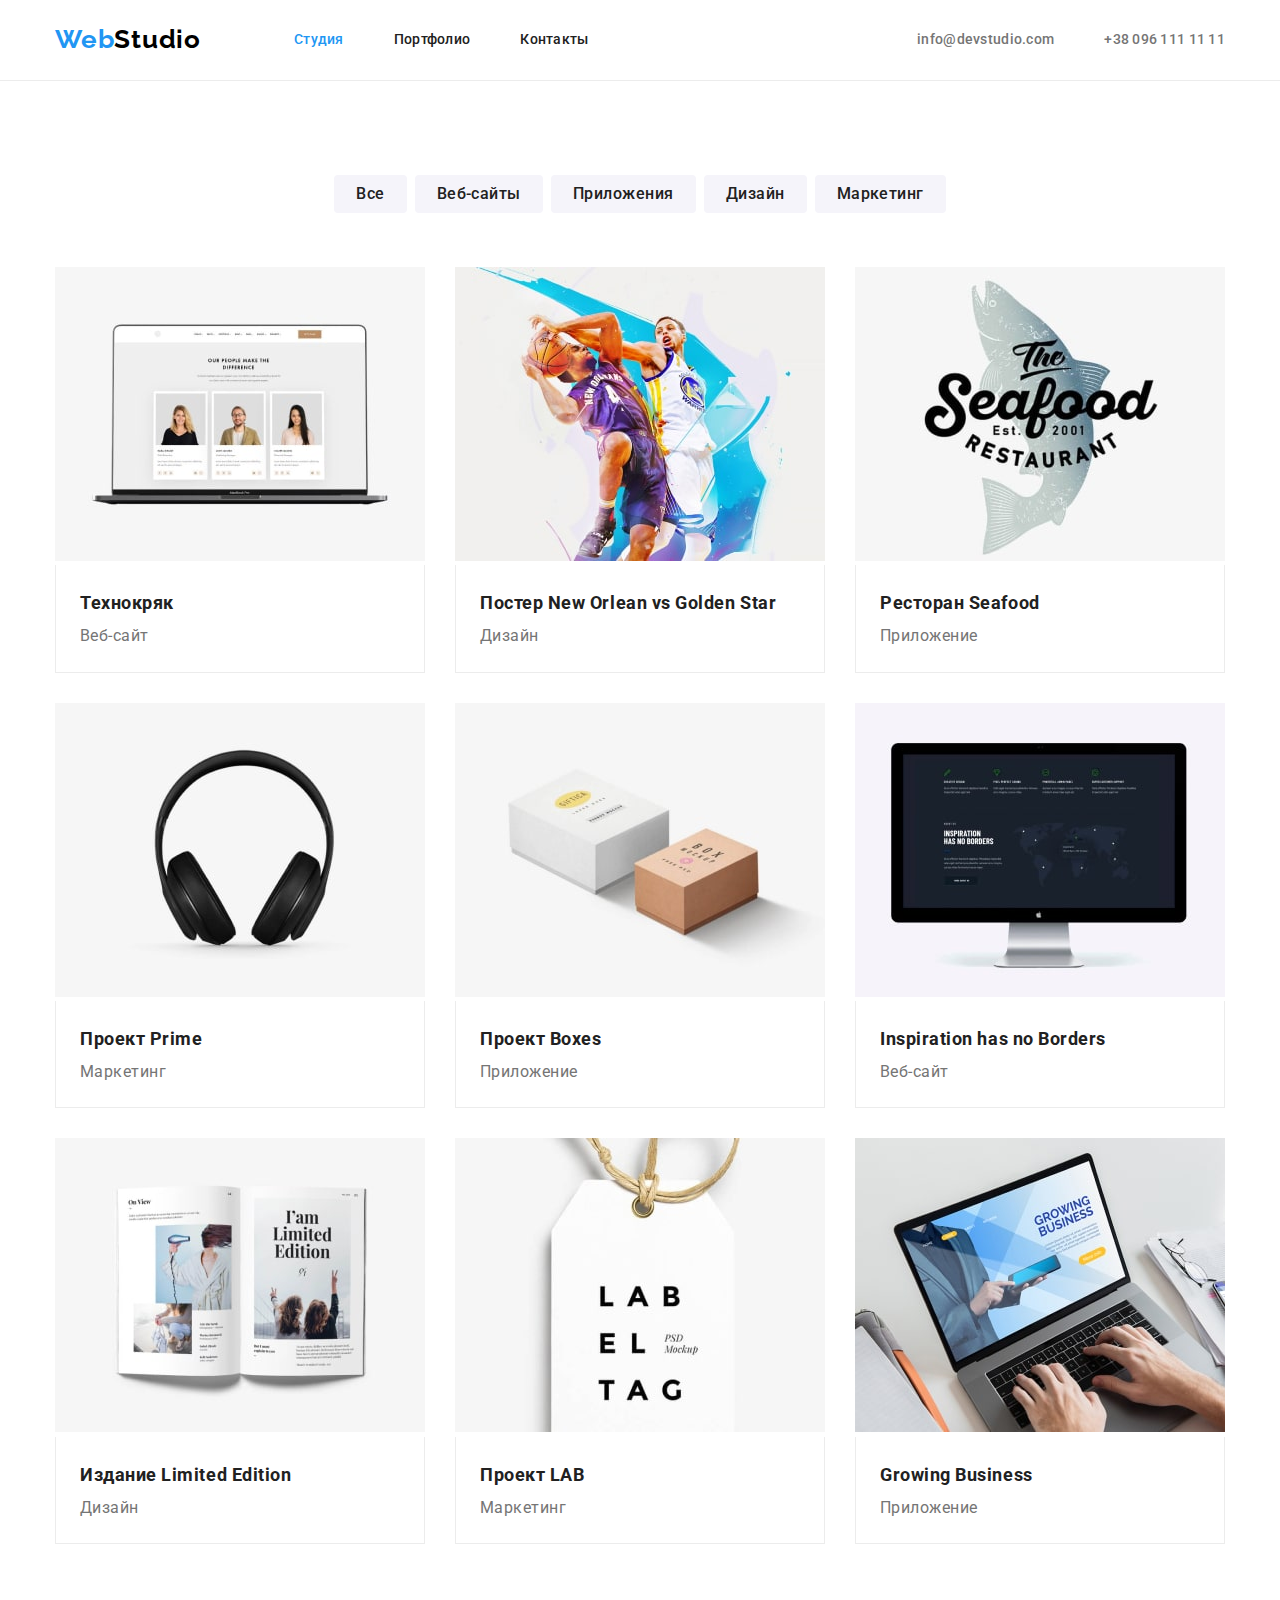
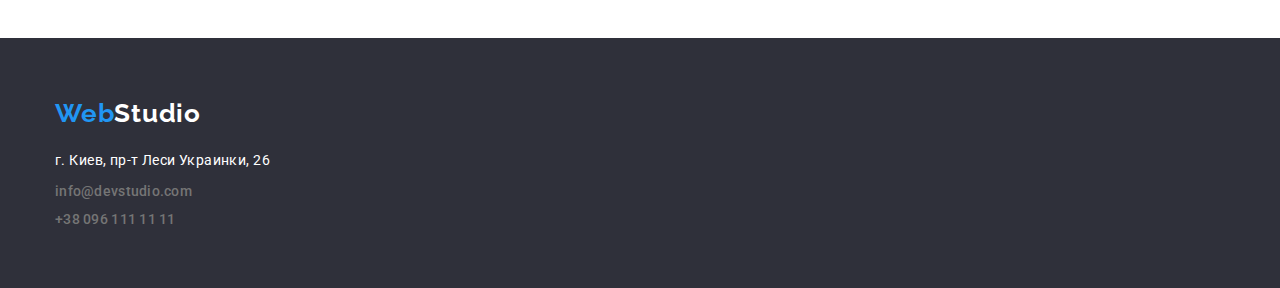
==== portfolio.html @ afcfbf88 "Initial commit" ====
<!DOCTYPE html>
<html lang="ru">
  <head>
    <meta charset="UTF-8" />
    <meta http-equiv="X-UA-Compatible" content="IE=edge" />
    <meta name="viewport" content="width=device-width, initial-scale=1.0" />
    <title>Портфолио</title>
    <link rel="preconnect" href="https://fonts.googleapis.com" />
    <link rel="preconnect" href="https://fonts.gstatic.com" crossorigin />
    <link
      href="https://fonts.googleapis.com/css2?family=Raleway:wght@700&family=Roboto:wght@400;500;700;900&display=swap"
      rel="stylesheet"
    />
    <link
      rel="stylesheet"
      href="https://cdnjs.cloudflare.com/ajax/libs/modern-normalize/1.1.0/modern-normalize.min.css"
    />
    <link rel="stylesheet" href="./scc/style.css" />
  </head>
  <body>
    <!-- Секция Header -->
    <header class="page-header">
      <div class="container header">
        
        <a class="logo-header" href="./index.html">
          <span style="color: #2196f3">Web</span
          ><span style="color: #000000">Studio</span></a
        >
        <nav>
          <ul class="nav">
            <li class="item-header">
              <a class="link main" href="./index.html">Студия</a>
            </li>
            <li class="item-header">
              <a class="link" href="./portfolio.html">Портфолио</a>
            </li>
            <li class="item-header"><a class="link" href="">Контакты</a></li>
          </ul>
          </nav>

          <ul class="contacts">
            <li>
              <a class="contacts-link-header" href="mailto:info@devstudio.com"
                >info@devstudio.com</a
              >
            </li>
            <li>
              <a class="contacts-link-header" href="tel:+380961111111"
                >+38 096 111 11 11</a
              >
            </li>
          </ul>
        </nav>
      </div>
    </header>
     <div class="footer-line"></div>
    <!-- Основная секция портфолио с работами -->
    <main class="main-container">
      <section class="portfolio-section">
        <div class="container">
        <h1 class="visually-hidden">Все работы</h1>
        <ul class="list-button">
          <li class="button-list-li">
            <button class="btn-menu" type="button">Все</button>
          </li>
          <li class="button-list-li">
            <button class="btn-menu" type="button">Веб-сайты</button>
          </li>
          <li class="button-list-li">
            <button class="btn-menu" type="button">Приложения</button>
          </li>
          <li class="button-list-li">
            <button class="btn-menu" type="button">Дизайн</button>
          </li>
          <li class="button-list-li">
            <button class="btn-menu" type="button">Маркетинг</button>
          </li>
        </ul>
        <ul class="proj-list">
          <li class="proj-item">
            <a href="">
             
                <img
                  src="./images/technokryak-min.jpg"
                  alt="Технокряк"
                  width="370"
                  height="294"
                />
                <div class="summ-descrip">
                <h3 class="proj-title">Технокряк</h3>
                <p class="proj-descrip">Веб-сайт</p>
              </div>
            </a>
          </li>
          <li class="proj-item">
           <a href="">
             
                <img
                  src="./images/poster-min.jpg"
                  alt="Постер New Orlean vs Golden Star"
                  width="370"
                  height="294"
                />
                <div class="summ-descrip">
                <h3 class="proj-title">Постер New Orlean vs Golden Star</h3>
                <p class="proj-descrip">Дизайн</p>
              
              </div>
            </a>
          </li>
          <li class="proj-item">
            <a href="">
              
                <img
                  src="./images/restaurantseafood-min.jpg"
                  alt="Ресторан Seafood"
                  width="370"
                  height="294"
                />
                <div class="summ-descrip">
                <h3 class="proj-title">Ресторан Seafood</h3>
                <p class="proj-descrip">Приложение</p>
              
              </div>
            </a>
          </li>
          <li class="proj-item">
           <a href="">
              
                <img
                  src="./images/projectprime-min.jpg"
                  alt="Проект Prime"
                  width="370"
                  height="294"
                />
                <div class="summ-descrip">
                <h3 class="proj-title">Проект Prime</h3>
                <p class="proj-descrip">Маркетинг</p>
              
              </div>
           </a>
          </li>
          <li class="proj-item">
            <a href="">
              
                <img
                  src="./images/projectboxes-min.jpg"
                  alt="Проект Boxes"
                  width="370"
                  height="294"
                />
                <div class="summ-descrip">
                <h3 class="proj-title">Проект Boxes</h3>
                <p class="proj-descrip">Приложение</p>
            
              </div>
            </a>
          </li>
          <li class="proj-item">
            <a href="">
              
                <img
                  src="./images/inspirationproject-min.jpg"
                  alt="Inspiration has no Borders"
                  width="370"
                  height="294"
                />
                <div class="summ-descrip">
                <h3 class="proj-title">Inspiration has no Borders</h3>
                <p class="proj-descrip">Веб-сайт</p>
              
              </div>
           </a>
          </li>
          <li class="proj-item">
            <a href="">
              
                <img
                  src="./images/limitededition-min.jpg"
                  alt="Издание Limited Edition"
                  width="370"
                  height="294"
                />
                <div class="summ-descrip">
                <h3 class="proj-title">Издание Limited Edition</h3>
                <p class="proj-descrip">Дизайн</p>
              
              </div>
            </a>  
          </li>
          <li class="proj-item">
           <a href="">
              
                <img
                  src="./images/projectlab-min.jpg"
                  alt="Проект LAB"
                  width="370"
                  height="294"
                />
                <div class="summ-descrip">
                <h3 class="proj-title">Проект LAB</h3>
                <p class="proj-descrip">Маркетинг</p>
            
              </div>
            </a>
          </li>
          <li class="proj-item">
            <a href="">
              
                <img
                  src="./images/crowingbusiness-min.jpg"
                  alt="Growing Business"
                  width="370"
                  height="294"
                />
                <div class="summ-descrip">
                <h3 class="proj-title">Growing Business</h3>
                <p class="proj-descrip">Приложение</p>
              
              </div>
            </a>  
          </li>
        </ul>
        </div>
      </section>
    </main>
    <!-- Секция footer -->
    <footer class="footer">
      <div class="container">
        <a class="logo-footer" href=""
          ><span style="color: #2196f3">Web</span
          ><span style="color: #ffffff">Studio</span></a
        >
        <address class="footer-address">
          <p class="address">г. Киев, пр-т Леси Украинки, 26</p>
          <ul class="footer-contacts">
            <li class="footer-links">
              <a class="contacts-link-footer" href="mailto:info@devstudio.com"
                >info@devstudio.com</a
              >
            </li>
            <li class="footer-links">
              <a class="contacts-link-footer" href="tel:+380961111111"
                >+38 096 111 11 11</a
              >
            </li>
          </ul>
        </address>
      </div>
    </footer>
  </body>
</html>
---- scc/style.css ----
/* Стили для файла index.html */
/* 
#757575 - цвет основного текста
#212121 - вторичный цвет текста
#FFFFFF - белый
#2196F3 - цвет акцент
#188CE8 - button hover (hero section)
#F5F4FA - background color
 */

:root {
  --primary-text-color: #757575;
  --tittle-text-color: #212121;
  --accent-color: #2196f3;
  --button-change-color: #188ce8;
  --white-color: #ffffff;
}

body {
  font-family: "Roboto", sans-serif;
  color: var(--primary-text-color);
}
ul {
  list-style: none;
  padding: 0;
  margin: 0;
}

a {
  text-decoration: none;
}

.container {
  width: 1200px;
  margin-left: auto;
  margin-right: auto;
  padding-left: 15px;
  padding-right: 15px;
}

/* Секция Header */

.container.header {
  align-items: center;
  display: flex;
  margin-bottom: 0;
  margin-top: 0;
}

.logo-header {
  padding-top: 24px;
  padding-bottom: 25px;

  font-family: Raleway;
  font-style: normal;
  font-size: 26px;
  font-weight: 700;
  line-height: 1.2;
  letter-spacing: 0.03em;
}
.container .logo-header {
  margin-right: 93px;
}
.nav {
  display: flex;
  margin: 0;
  padding-left: 0;
  padding-right: 0;
}

.nav .item-header {
  margin-right: 50px;
}
.nav .item-header:last-child {
  margin-right: 0;
}

.page-header .contacts {
  margin-left: auto;
}
.nav .link {
  display: block;
  padding-top: 32px;
  padding-bottom: 32px;
  font-size: 14px;
  font-weight: 500;
  line-height: 1.14;
  letter-spacing: 0.02em;
  color: var(--tittle-text-color);
}

.nav .link:hover,
.nav .link:focus {
  color: var(--accent-color);
}
.nav .link.main {
  font-size: 14px;
  font-weight: 500;
  line-height: 1.14;
  letter-spacing: 0.02em;
  color: var(--accent-color);
}

.contacts {
  display: flex;
  margin: 0;
  padding-left: 0;
}
.contacts li:not(:last-child) {
  margin-right: 50px;
}
.contacts-link-header {
  padding-top: 32px;
  padding-bottom: 32px;
  display: flex;

  font-size: 14px;
  font-weight: 500;
  line-height: 1.14;
  letter-spacing: 0.02em;
  color: var(--primary-text-color);
}
.contacts-link:hover,
.contacts-link:focus {
  color: var(--accent-color);
}
.main-nav {
  display: flex;
}

/* Секция Главная страница */
.hero {
  text-align: center;
  padding-bottom: 200px;
  padding-top: 200px;
  background-color: #2f303a;
}
.hero-title {
  margin-left: auto;
  margin-right: auto;
  margin-top: 0;
  margin-bottom: 0;
  margin-bottom: 30px;

  font-size: 44px;
  font-weight: 900;
  line-height: 1.4;
  letter-spacing: 0.06em;
  text-align: center;
  text-transform: uppercase;
  background-color: #2f303a;
  color: var(--white-color);
}
.hero .button {
  min-width: 200px;
}

.button {
  box-shadow: 0px 4px 4px rgba(0, 0, 0, 0.15);
  border-radius: 4px;
  padding: 10px 32px 10px 32px;

  font-family: inherit;
  align-items: center;
  text-align: center;
  font-size: 16px;
  font-weight: 700;
  line-height: 1.9;
  letter-spacing: 0.06em;
  background-color: var(--accent-color);
  color: var(--white-color);
}
.button:hover,
.button:focus {
  color: var(--white-color);
  background-color: var(--button-change-color);
}

/* Секция Преимущества  */
.visually-hidden {
  position: fixed;
  transform: scale(0);
}
.no-title {
  padding-top: 94px;
  background-color: var(--white-color);
}
.advantage .item:not(:last-child) {
  margin-right: 30px;
}
.item {
  width: 270px;
}
.advantage {
  display: flex;
  margin-bottom: 0;
  margin-top: 0;
}

.subtitle {
  margin-top: 0;
  margin-bottom: 10px;

  font-size: 14px;
  font-weight: 700;
  line-height: 1.14;
  letter-spacing: 0.03em;
  text-transform: uppercase;
  color: var(--tittle-text-color);
}
.description {
  margin-top: 0;
  margin-bottom: 0;

  font-size: 16px;
  font-weight: 400;
  line-height: 1.5;
  letter-spacing: 0.03em;
  color: var(--primary-text-color);
}
/* Секция Чем мы занимаемся */
.title {
  font-size: 36px;
  font-weight: 700;
  line-height: 1.16;
  letter-spacing: 0.03em;
  color: var(--tittle-text-color);
}
.section-items {
  display: flex;
  padding-left: 0;
  margin-top: 0;
  margin-bottom: 0;
}
.items:not(:last-child) {
  margin-right: 30px;
}
.title {
  text-align: center;
  margin-top: 0;
  margin-bottom: 50px;
}
.section-whatwedo {
  background-color: var(--white-color);
  padding-bottom: 94px;
  padding-top: 94px;
}

/* Секция Наша команда  */
.section {
  padding-top: 94px;
  padding-bottom: 94px;
  background: #f5f4fa;
}

.summ-position {
  padding-top: 30px;
  padding-bottom: 30px;
}
.list-workers:not(:last-child) {
  margin-right: 30px;
}
.name {
  font-size: 16px;
  font-weight: 500;
  line-height: 1.19;
  letter-spacing: 0.03em;
  color: var(--tittle-text-color);
}
.position {
  font-size: 16px;
  font-weight: 400;
  line-height: 1.19;
  letter-spacing: 0.03em;
  color: var(--primary-text-color);
}
.list-workers {
  background: var(--white-color);

  box-shadow: 0px 1px 3px rgba(0, 0, 0, 0.12), 0px 1px 1px rgba(0, 0, 0, 0.14),
    0px 2px 1px rgba(0, 0, 0, 0.2);
  border-radius: 0px 0px 4px 4px;
}
.name,
.position {
  text-align: center;
  margin-top: 0;
  margin-bottom: 0;
}
.name {
  margin-bottom: 10px;
}

/* Секция footer  */
.logo-footer {
  display: block;
  margin-bottom: 20px;

  font-family: Raleway;
  font-size: 26px;
  font-weight: 700;
  line-height: 1.2;
  letter-spacing: 0.03em;
}

.footer {
  padding-top: 60px;
  padding-bottom: 60px;

  background-color: #2f303a;
}
address {
  font-style: normal;
}
.address {
  margin-top: 0;
  margin-bottom: 9px;

  font-size: 14px;
  font-weight: 400;
  line-height: 1.7;
  letter-spacing: 0.03em;
  color: var(--white-color);
}
.contacts-link-footer {
  font-size: 14px;
  font-weight: 500;
  line-height: 1.14;
  letter-spacing: 0.02em;
  color: var(--primary-text-color);
}

.footer .logo {
  display: block;
  /* padding-top: 60px; */
  padding-bottom: 20px;
}
.footer-address .footer-contacts {
  margin-top: 0;
  margin-bottom: 0;
  padding-left: 0;
}

.footer-links:not(:last-child) {
  margin-bottom: 9px;
}

/* Основная секция портфолио с работами */
/* Список кнопок */
.footer-line {
  border-bottom: 1px solid#ECECEC;
}
.main-container {
  background: var(--white-color);
}
.portfolio-section {
  background-color: var(--white-color);
}

.list-button {
  display: flex;
  margin-bottom: 54px;
  justify-content: center;
  padding-left: 0;
  padding-right: 0;
  margin-top: 0;
}
.btn-menu {
  background: #f5f4fa;
  border-radius: 4px;
  padding: 6px 22px;
}
.list-button .button-list-li:not(:last-child) {
  margin-right: 8px;
}

.list-button .btn-menu {
  font-size: 16px;
  font-weight: 500;
  line-height: 1.6;
  letter-spacing: 0.03em;
  text-align: center;
  color: var(--tittle-text-color);
  background-color: #f5f4fa;
  border: none;
}
.btn-menu:hover,
.btn-menu:focus {
  color: var(--white-color);
  background-color: var(--accent-color);
}

/* Список работ с img */
.portfolio-section {
  background-color: var(--white-color);
  padding-top: 94px;
  padding-bottom: 94px;
}

.proj-item:nth-child(n + 1) {
  margin-right: 30px;
  margin-bottom: 30px;
}
.proj-item:nth-child(3n) {
  margin-right: 0;
}

.proj-item:nth-last-child(-n + 3) {
  margin-bottom: 0;
}
.proj-list {
  display: flex;
  margin-bottom: 0;
  margin-top: 0;
  flex-wrap: wrap;
  padding-left: 0;
}
.proj-descrip,
.project-title {
  margin: 0;
}
.proj-item {
  width: 370px;
}
.proj-title {
  margin-top: 0;
  margin-bottom: 0px;

  font-size: 18px;
  font-weight: 700;
  line-height: 2;
  letter-spacing: 0.03em;
  color: var(--tittle-text-color);
}
.proj-descrip {
  font-size: 16px;
  font-weight: 400;
  line-height: 1.9;
  letter-spacing: 0.03em;
  color: var(--primary-text-color);
}
.summ-descrip {
  padding: 20px 24px;
  border-right: 1px solid#ECECEC;
  border-bottom: 1px solid#ECECEC;
  border-left: 1px solid#ECECEC;
}
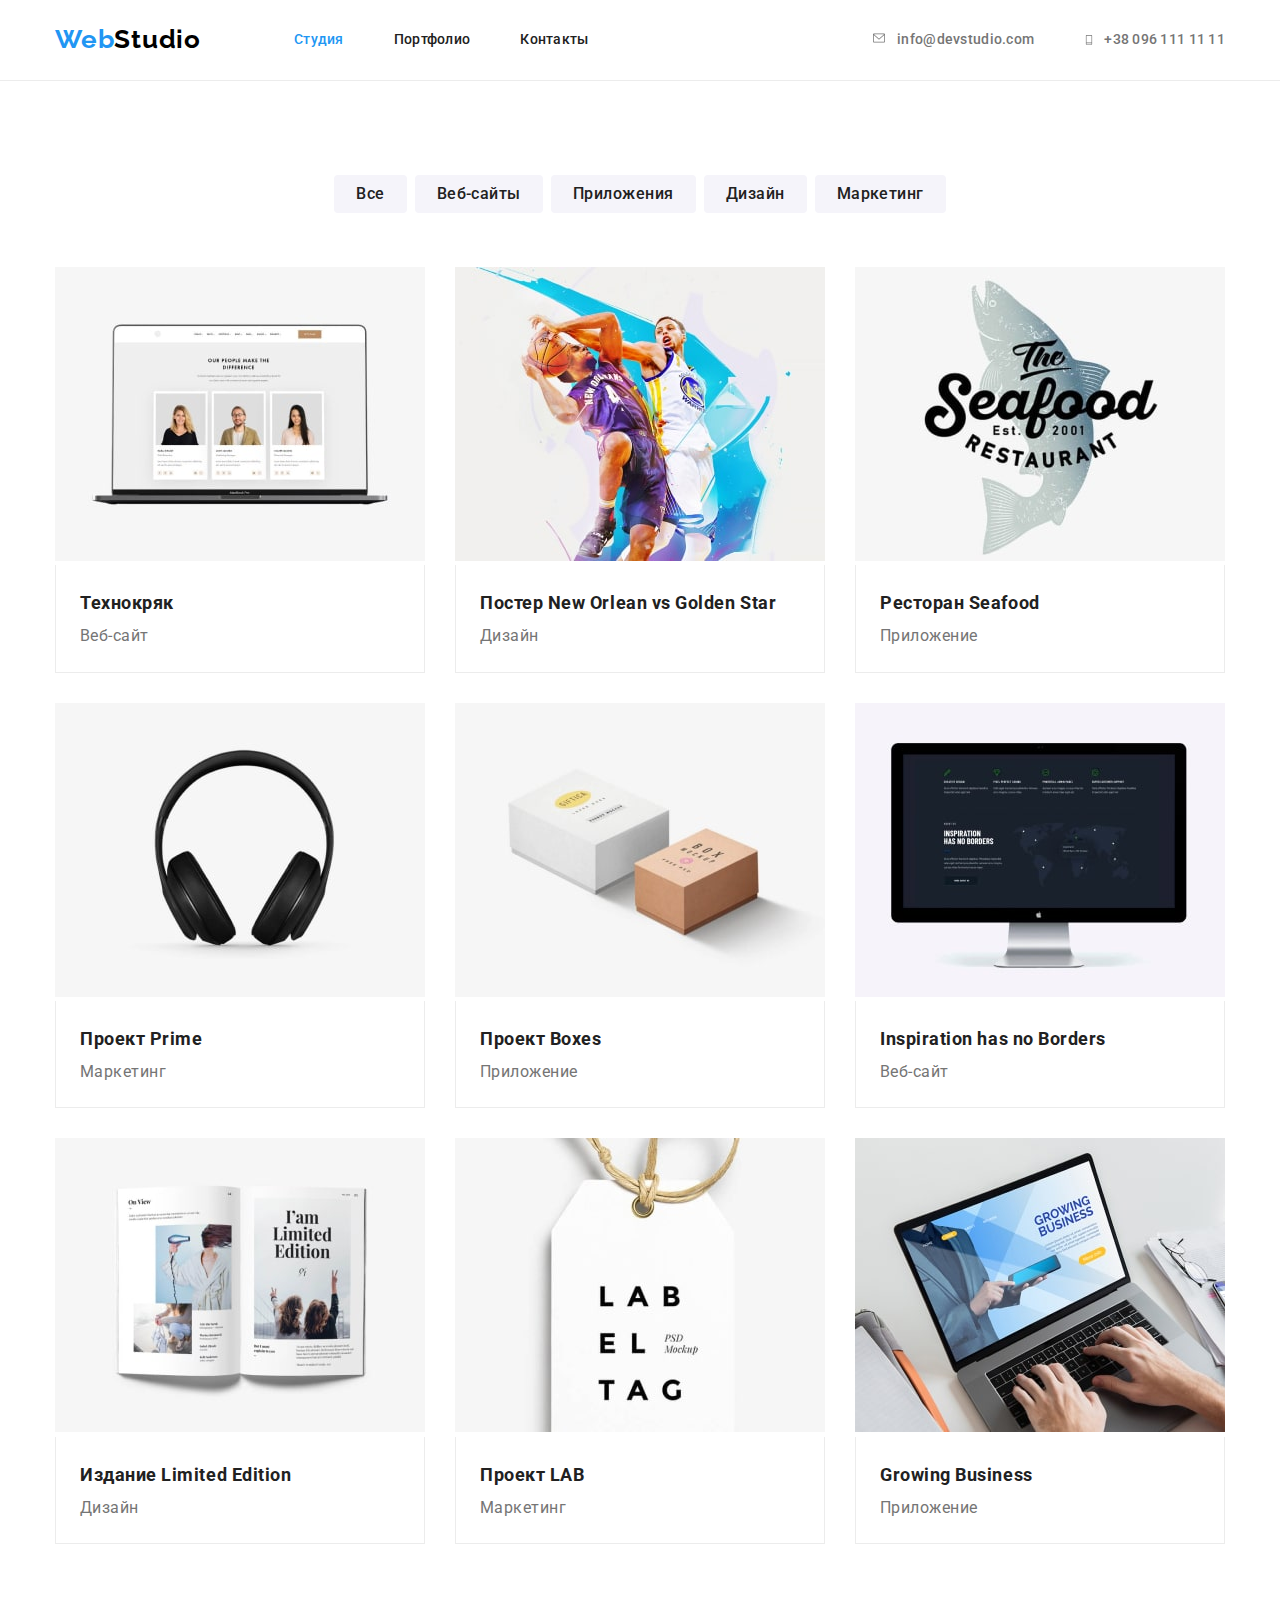
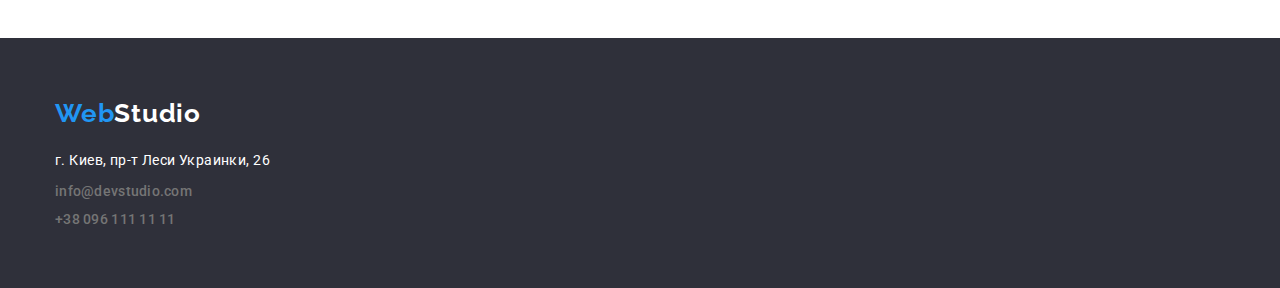
==== commit 65374d5f: "mistakes-our-clients" ====
--- a/portfolio.html
+++ b/portfolio.html
@@ -15,7 +15,7 @@
       rel="stylesheet"
       href="https://cdnjs.cloudflare.com/ajax/libs/modern-normalize/1.1.0/modern-normalize.min.css"
     />
-    <link rel="stylesheet" href="./scc/style.css" />
+    <link rel="stylesheet" href="./css/style.css" />
   </head>
   <body>
     <!-- Секция Header -->
@@ -37,16 +37,19 @@
             <li class="item-header"><a class="link" href="">Контакты</a></li>
           </ul>
           </nav>
-
           <ul class="contacts">
-            <li>
-              <a class="contacts-link-header" href="mailto:info@devstudio.com"
-                >info@devstudio.com</a
-              >
-            </li>
+            <li class="address-link" >
+              <a class="contacts-link-header" href="mailto:info@devstudio.com" 
+                > <svg class="email-phone" width="16" height="12" >
+              <use href="./images/icons.svg#icon-email"></use>
+            </svg>info@devstudio.com</a
+              >
+            </li class="address-link" >
             <li>
               <a class="contacts-link-header" href="tel:+380961111111"
-                >+38 096 111 11 11</a
+                ><svg class="email-phone" width="10" height="16" >
+              <use href="./images/icons.svg#icon-mobile"></use>
+            </svg>+38 096 111 11 11</a
               >
             </li>
           </ul>
--- a/css/style.css
+++ b/css/style.css
@@ -0,0 +1,563 @@
+/* Стили для файла index.html */
+/* 
+#757575 - цвет основного текста
+#212121 - вторичный цвет текста
+#FFFFFF - белый
+#2196F3 - цвет акцент
+#188CE8 - button hover (hero section)
+#F5F4FA - background color
+ */
+
+:root {
+  --primary-text-color: #757575;
+  --tittle-text-color: #212121;
+  --accent-color: #2196f3;
+  --button-change-color: #188ce8;
+  --white-color: #ffffff;
+}
+
+body {
+  font-family: "Roboto", sans-serif;
+  color: var(--primary-text-color);
+}
+ul {
+  list-style: none;
+  padding: 0;
+  margin: 0;
+}
+
+a {
+  text-decoration: none;
+}
+
+.container {
+  width: 1200px;
+  margin-left: auto;
+  margin-right: auto;
+  padding-left: 15px;
+  padding-right: 15px;
+}
+
+/* Секция Header */
+
+.container.header {
+  align-items: center;
+  display: flex;
+  margin-bottom: 0;
+  margin-top: 0;
+}
+
+.logo-header {
+  padding-top: 24px;
+  padding-bottom: 25px;
+
+  font-family: Raleway;
+  font-style: normal;
+  font-size: 26px;
+  font-weight: 700;
+  line-height: 1.2;
+  letter-spacing: 0.03em;
+}
+.container .logo-header {
+  margin-right: 93px;
+}
+.nav {
+  display: flex;
+  margin: 0;
+  padding-left: 0;
+  padding-right: 0;
+}
+
+.nav .item-header {
+  margin-right: 50px;
+}
+.nav .item-header:last-child {
+  margin-right: 0;
+}
+
+.page-header .contacts {
+  margin-left: auto;
+}
+.nav .link {
+  display: block;
+  padding-top: 32px;
+  padding-bottom: 32px;
+  font-size: 14px;
+  font-weight: 500;
+  line-height: 1.14;
+  letter-spacing: 0.02em;
+  color: var(--tittle-text-color);
+}
+
+.nav .link:hover,
+.nav .link:focus {
+  color: var(--accent-color);
+}
+.nav .link.main {
+  font-size: 14px;
+  font-weight: 500;
+  line-height: 1.14;
+  letter-spacing: 0.02em;
+  color: var(--accent-color);
+}
+
+.contacts {
+  display: flex;
+  margin: 0;
+  padding-left: 0;
+}
+.contacts li:not(:last-child) {
+  margin-right: 50px;
+}
+
+.contacts-link-header {
+  padding-top: 32px;
+  padding-bottom: 32px;
+  display: flex;
+
+  font-size: 14px;
+  font-weight: 500;
+  line-height: 1.14;
+  letter-spacing: 0.02em;
+  color: var(--primary-text-color);
+}
+.email-phone {
+  margin-right: 10px;
+  fill: currentColor;
+}
+.email-phone:hover,
+.email-phone:focus {
+  fill: var(--accent-color);
+}
+
+.contacts-link-header:hover,
+.contacts-link-header:focus {
+  color: var(--accent-color);
+}
+.main-nav {
+  display: flex;
+}
+
+/* Секция Главная страница */
+.hero {
+  text-align: center;
+  padding-bottom: 200px;
+  padding-top: 200px;
+  background-color: #2f303a;
+}
+.overlay {
+  height: 600px;
+  max-width: 1600px;
+  margin-left: auto;
+  margin-right: auto;
+  background-image: linear-gradient(
+      rgba(47, 48, 58, 0.4),
+      rgba(47, 48, 58, 0.4)
+    ),
+    url(../images/heroimg-min.jpg);
+  background-size: cover;
+  background-repeat: no-repeat;
+  background-position: center;
+}
+.hero-title {
+  margin-left: auto;
+  margin-right: auto;
+  margin-top: 0;
+  margin-bottom: 0;
+  margin-bottom: 30px;
+
+  font-size: 44px;
+  font-weight: 900;
+  line-height: 1.4;
+  letter-spacing: 0.06em;
+  text-align: center;
+  text-transform: uppercase;
+
+  color: var(--white-color);
+}
+.hero .button {
+  min-width: 200px;
+}
+
+.button {
+  box-shadow: 0px 4px 4px rgba(0, 0, 0, 0.15);
+  border-radius: 4px;
+  padding: 10px 32px 10px 32px;
+
+  font-family: inherit;
+  align-items: center;
+  text-align: center;
+  font-size: 16px;
+  font-weight: 700;
+  line-height: 1.9;
+  letter-spacing: 0.06em;
+  background-color: var(--accent-color);
+  color: var(--white-color);
+}
+.button:hover,
+.button:focus {
+  color: var(--white-color);
+  background-color: var(--button-change-color);
+}
+
+/* Секция Преимущества  */
+.visually-hidden {
+  position: fixed;
+  transform: scale(0);
+}
+.no-title {
+  padding-top: 94px;
+  background-color: var(--white-color);
+}
+.advantage .item:not(:last-child) {
+  margin-right: 30px;
+}
+.item {
+  width: 270px;
+}
+
+.advantage {
+  display: flex;
+  margin-bottom: 0;
+  margin-top: 0;
+}
+.icon-items {
+  display: flex;
+  height: 120px;
+  background-color: #f5f4fa;
+  align-items: center;
+  justify-content: center;
+  border-radius: 4px;
+  margin-bottom: 30px;
+}
+
+.subtitle {
+  margin-top: 0;
+  margin-bottom: 10px;
+
+  font-size: 14px;
+  font-weight: 700;
+  line-height: 1.14;
+  letter-spacing: 0.03em;
+  text-transform: uppercase;
+  color: var(--tittle-text-color);
+}
+.description {
+  margin-top: 0;
+  margin-bottom: 0;
+
+  font-size: 16px;
+  font-weight: 400;
+  line-height: 1.5;
+  letter-spacing: 0.03em;
+  color: var(--primary-text-color);
+}
+/* Секция Чем мы занимаемся */
+.title {
+  font-size: 36px;
+  font-weight: 700;
+  line-height: 1.16;
+  letter-spacing: 0.03em;
+  color: var(--tittle-text-color);
+}
+.section-items {
+  display: flex;
+  padding-left: 0;
+  margin-top: 0;
+  margin-bottom: 0;
+}
+.items:not(:last-child) {
+  margin-right: 30px;
+}
+.title {
+  text-align: center;
+  margin-top: 0;
+  margin-bottom: 50px;
+}
+.section-whatwedo {
+  background-color: var(--white-color);
+  padding-bottom: 94px;
+  padding-top: 94px;
+}
+
+/* Секция Наша команда  */
+.section {
+  padding-top: 94px;
+
+  background: #f5f4fa;
+}
+
+.summ-position {
+  padding-top: 30px;
+  padding-bottom: 30px;
+}
+.list-workers:not(:last-child) {
+  margin-right: 30px;
+}
+.name {
+  font-size: 16px;
+  font-weight: 500;
+  line-height: 1.19;
+  letter-spacing: 0.03em;
+  color: var(--tittle-text-color);
+}
+.position {
+  font-size: 16px;
+  font-weight: 400;
+  line-height: 1.19;
+  letter-spacing: 0.03em;
+  color: var(--primary-text-color);
+}
+.list-workers {
+  background: var(--white-color);
+
+  box-shadow: 0px 1px 3px rgba(0, 0, 0, 0.12), 0px 1px 1px rgba(0, 0, 0, 0.14),
+    0px 2px 1px rgba(0, 0, 0, 0.2);
+  border-radius: 0px 0px 4px 4px;
+}
+.name,
+.position {
+  text-align: center;
+  margin-top: 0;
+  margin-bottom: 0;
+}
+.name {
+  margin-bottom: 10px;
+}
+.social {
+  display: flex;
+  justify-content: center;
+  align-items: center;
+  margin-top: 16px;
+  padding-bottom: 30px;
+  padding-left: 0;
+}
+.social-icon-team {
+  display: block;
+  width: 20px;
+  height: 20px;
+  fill: currentColor;
+}
+.social > li:not(:last-child) {
+  margin-right: 10px;
+}
+
+.social-icon-team:focus,
+.social-icon-team:hover {
+  color: var(--white-color);
+  background-color: var(--accent-color);
+}
+
+.icon-team {
+  width: 44px;
+  height: 44px;
+  border-radius: 50%;
+  color: #afb1b8;
+}
+
+/* Секция наши клиенты */
+.our-clients {
+  padding-top: 94px;
+  padding-bottom: 94px;
+  background-color: var(--white-color);
+}
+.clients-list {
+  display: flex;
+  margin-top: 0;
+  margin-bottom: 0;
+  padding-left: 0;
+}
+.clients-list > li:not(:last-child) {
+  margin-right: 30px;
+}
+.clients-list .icon:hover,
+.clients-list .icon:focus {
+  color: var(--accent-color);
+}
+
+.clients-icon1,
+.clients-icon2,
+.clients-icon3,
+.clients-icon4,
+.clients-icon5,
+.clients-icon6 {
+  display: block;
+  fill: currentColor;
+}
+.clients-list .icon {
+  justify-content: center;
+  align-items: center;
+
+  width: 170px;
+  height: 90px;
+  color: #afb1b8;
+}
+
+.clients-list .clients-item {
+  display: block;
+  background-size: contain;
+  border: 1px solid #afb1b8;
+  border-radius: 4px;
+}
+.clients-list .clients-item:hover,
+.clients-list .clients-item:focus {
+  border: 1px solid var(--accent-color);
+  border-radius: 4px;
+}
+/* Секция footer  */
+.logo-footer {
+  display: block;
+  margin-bottom: 20px;
+
+  font-family: Raleway;
+  font-size: 26px;
+  font-weight: 700;
+  line-height: 1.2;
+  letter-spacing: 0.03em;
+}
+
+.footer {
+  padding-top: 60px;
+  padding-bottom: 60px;
+
+  background-color: #2f303a;
+}
+address {
+  font-style: normal;
+}
+.address {
+  margin-top: 0;
+  margin-bottom: 9px;
+
+  font-size: 14px;
+  font-weight: 400;
+  line-height: 1.7;
+  letter-spacing: 0.03em;
+  color: var(--white-color);
+}
+.contacts-link-footer {
+  font-size: 14px;
+  font-weight: 500;
+  line-height: 1.14;
+  letter-spacing: 0.02em;
+  color: var(--primary-text-color);
+}
+
+.footer .logo {
+  display: block;
+  /* padding-top: 60px; */
+  padding-bottom: 20px;
+}
+.footer-address .footer-contacts {
+  margin-top: 0;
+  margin-bottom: 0;
+  padding-left: 0;
+}
+
+.footer-links:not(:last-child) {
+  margin-bottom: 9px;
+}
+
+/* Основная секция портфолио с работами */
+/* Список кнопок */
+.footer-line {
+  border-bottom: 1px solid#ECECEC;
+}
+.main-container {
+  background: var(--white-color);
+}
+.portfolio-section {
+  background-color: var(--white-color);
+}
+
+.list-button {
+  display: flex;
+  margin-bottom: 54px;
+  justify-content: center;
+  padding-left: 0;
+  padding-right: 0;
+  margin-top: 0;
+}
+.btn-menu {
+  background: #f5f4fa;
+  border-radius: 4px;
+  padding: 6px 22px;
+}
+.list-button .button-list-li:not(:last-child) {
+  margin-right: 8px;
+}
+
+.list-button .btn-menu {
+  font-size: 16px;
+  font-weight: 500;
+  line-height: 1.6;
+  letter-spacing: 0.03em;
+  text-align: center;
+  color: var(--tittle-text-color);
+  background-color: #f5f4fa;
+  border: none;
+}
+.btn-menu:hover,
+.btn-menu:focus {
+  color: var(--white-color);
+  background-color: var(--accent-color);
+}
+
+/* Список работ с img */
+.portfolio-section {
+  background-color: var(--white-color);
+  padding-top: 94px;
+  padding-bottom: 94px;
+}
+/* .proj-item {
+  width: calc((100%-60px) / 3);
+  margin-right: 30px;
+} */
+.proj-item:nth-child(n + 1) {
+  margin-right: 30px;
+  margin-bottom: 30px;
+}
+.proj-item:nth-child(3n) {
+  margin-right: 0;
+}
+
+.proj-item:nth-last-child(-n + 3) {
+  margin-bottom: 0;
+}
+.proj-list {
+  display: flex;
+  margin-bottom: 0;
+  margin-top: 0;
+  flex-wrap: wrap;
+  padding-left: 0;
+}
+.proj-descrip,
+.project-title {
+  margin: 0;
+}
+.proj-item {
+  width: 370px;
+}
+.proj-title {
+  margin-top: 0;
+  margin-bottom: 0px;
+
+  font-size: 18px;
+  font-weight: 700;
+  line-height: 2;
+  letter-spacing: 0.03em;
+  color: var(--tittle-text-color);
+}
+.proj-descrip {
+  font-size: 16px;
+  font-weight: 400;
+  line-height: 1.9;
+  letter-spacing: 0.03em;
+  color: var(--primary-text-color);
+}
+.summ-descrip {
+  padding: 20px 24px;
+  border-right: 1px solid#ECECEC;
+  border-bottom: 1px solid#ECECEC;
+  border-left: 1px solid#ECECEC;
+}
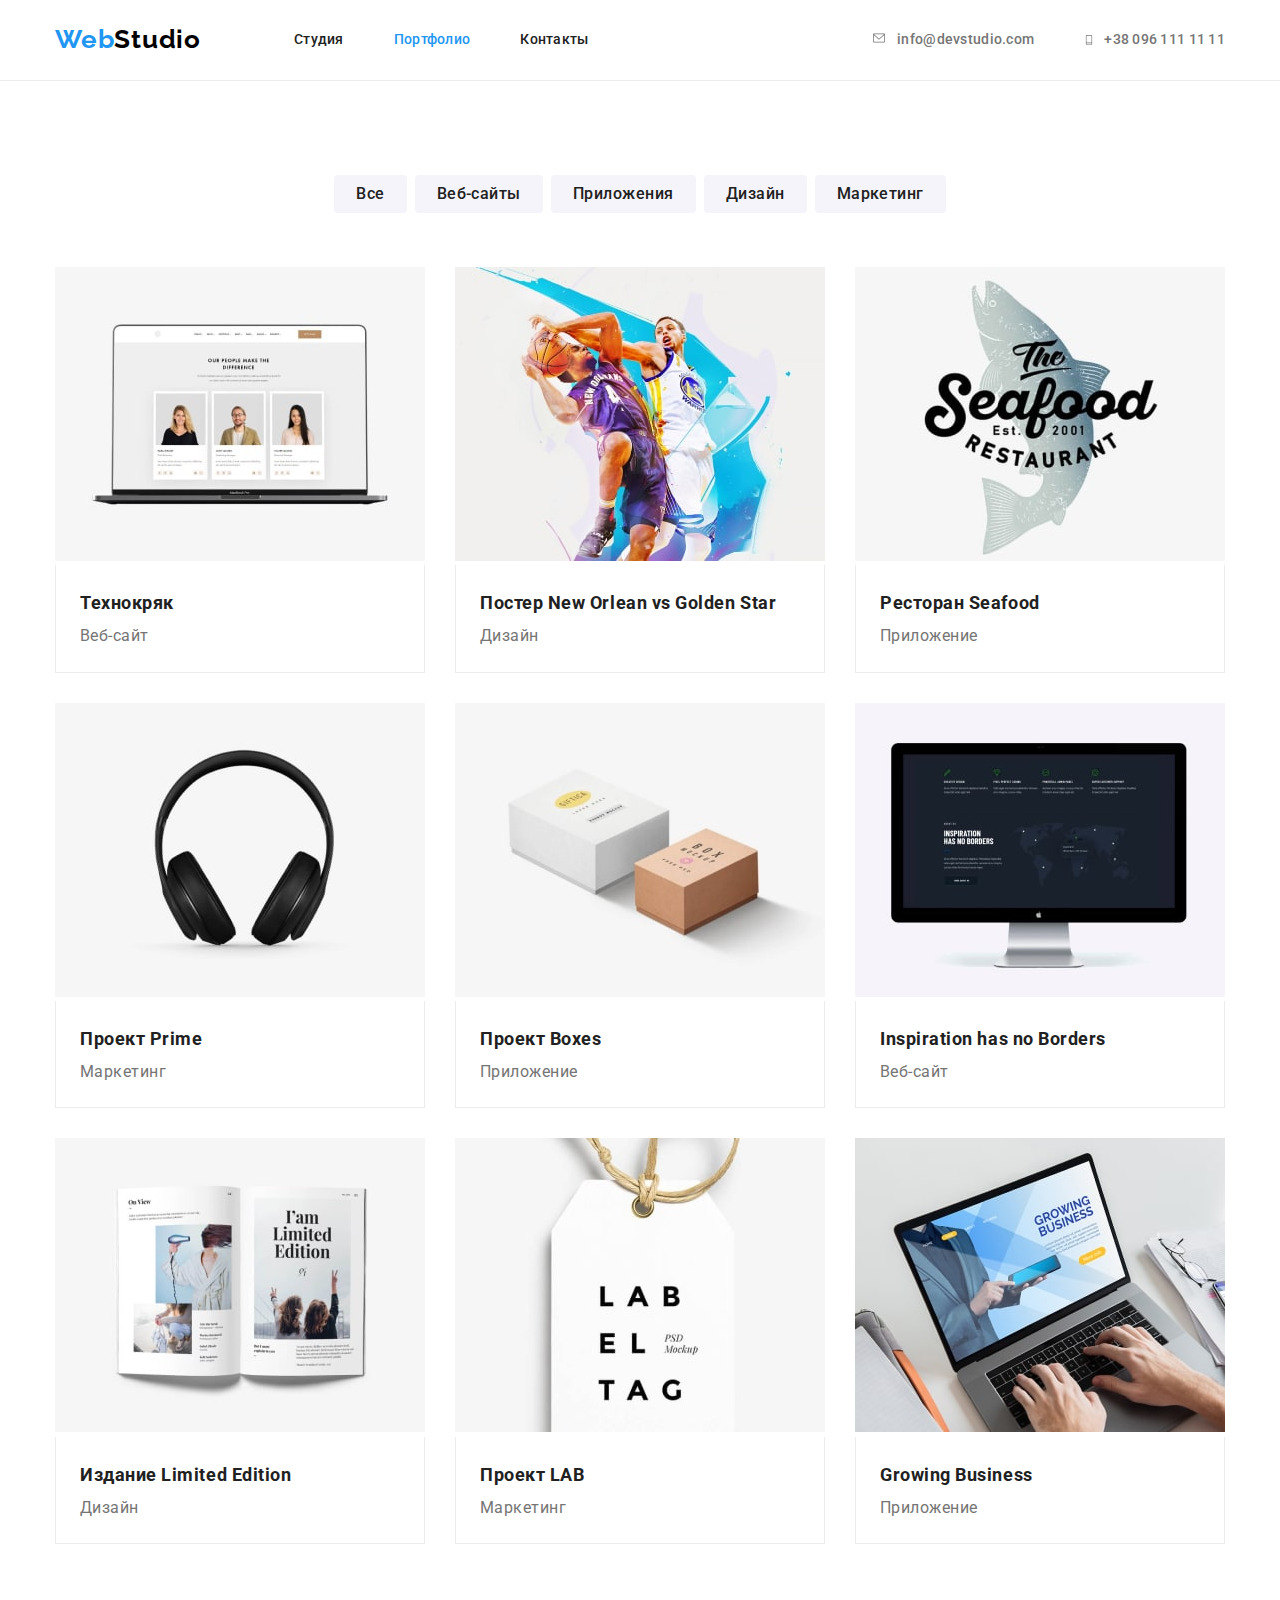
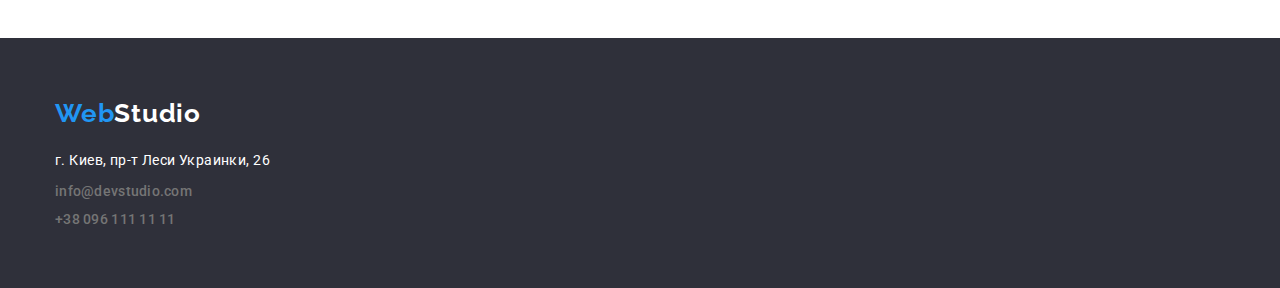
==== commit 2e6bd32b: "add-footer-social" ====
--- a/portfolio.html
+++ b/portfolio.html
@@ -29,10 +29,10 @@
         <nav>
           <ul class="nav">
             <li class="item-header">
-              <a class="link main" href="./index.html">Студия</a>
+              <a class="link " href="./index.html">Студия</a>
             </li>
             <li class="item-header">
-              <a class="link" href="./portfolio.html">Портфолио</a>
+              <a class="link main" href="./portfolio.html">Портфолио</a>
             </li>
             <li class="item-header"><a class="link" href="">Контакты</a></li>
           </ul>
--- a/css/style.css
+++ b/css/style.css
@@ -425,6 +425,9 @@
 address {
   font-style: normal;
 }
+.footer-container {
+  display: flex;
+}
 .address {
   margin-top: 0;
   margin-bottom: 9px;
@@ -445,7 +448,6 @@
 
 .footer .logo {
   display: block;
-  /* padding-top: 60px; */
   padding-bottom: 20px;
 }
 .footer-address .footer-contacts {
@@ -456,6 +458,17 @@
 
 .footer-links:not(:last-child) {
   margin-bottom: 9px;
+}
+.footer-subtitle {
+  margin-top: 0;
+  margin-bottom: 20px;
+
+  font-weight: 700;
+  font-size: 14px;
+  line-height: 1.14;
+  letter-spacing: 0.03em;
+  text-transform: uppercase;
+  color: var(--white-color);
 }
 
 /* Основная секция портфолио с работами */
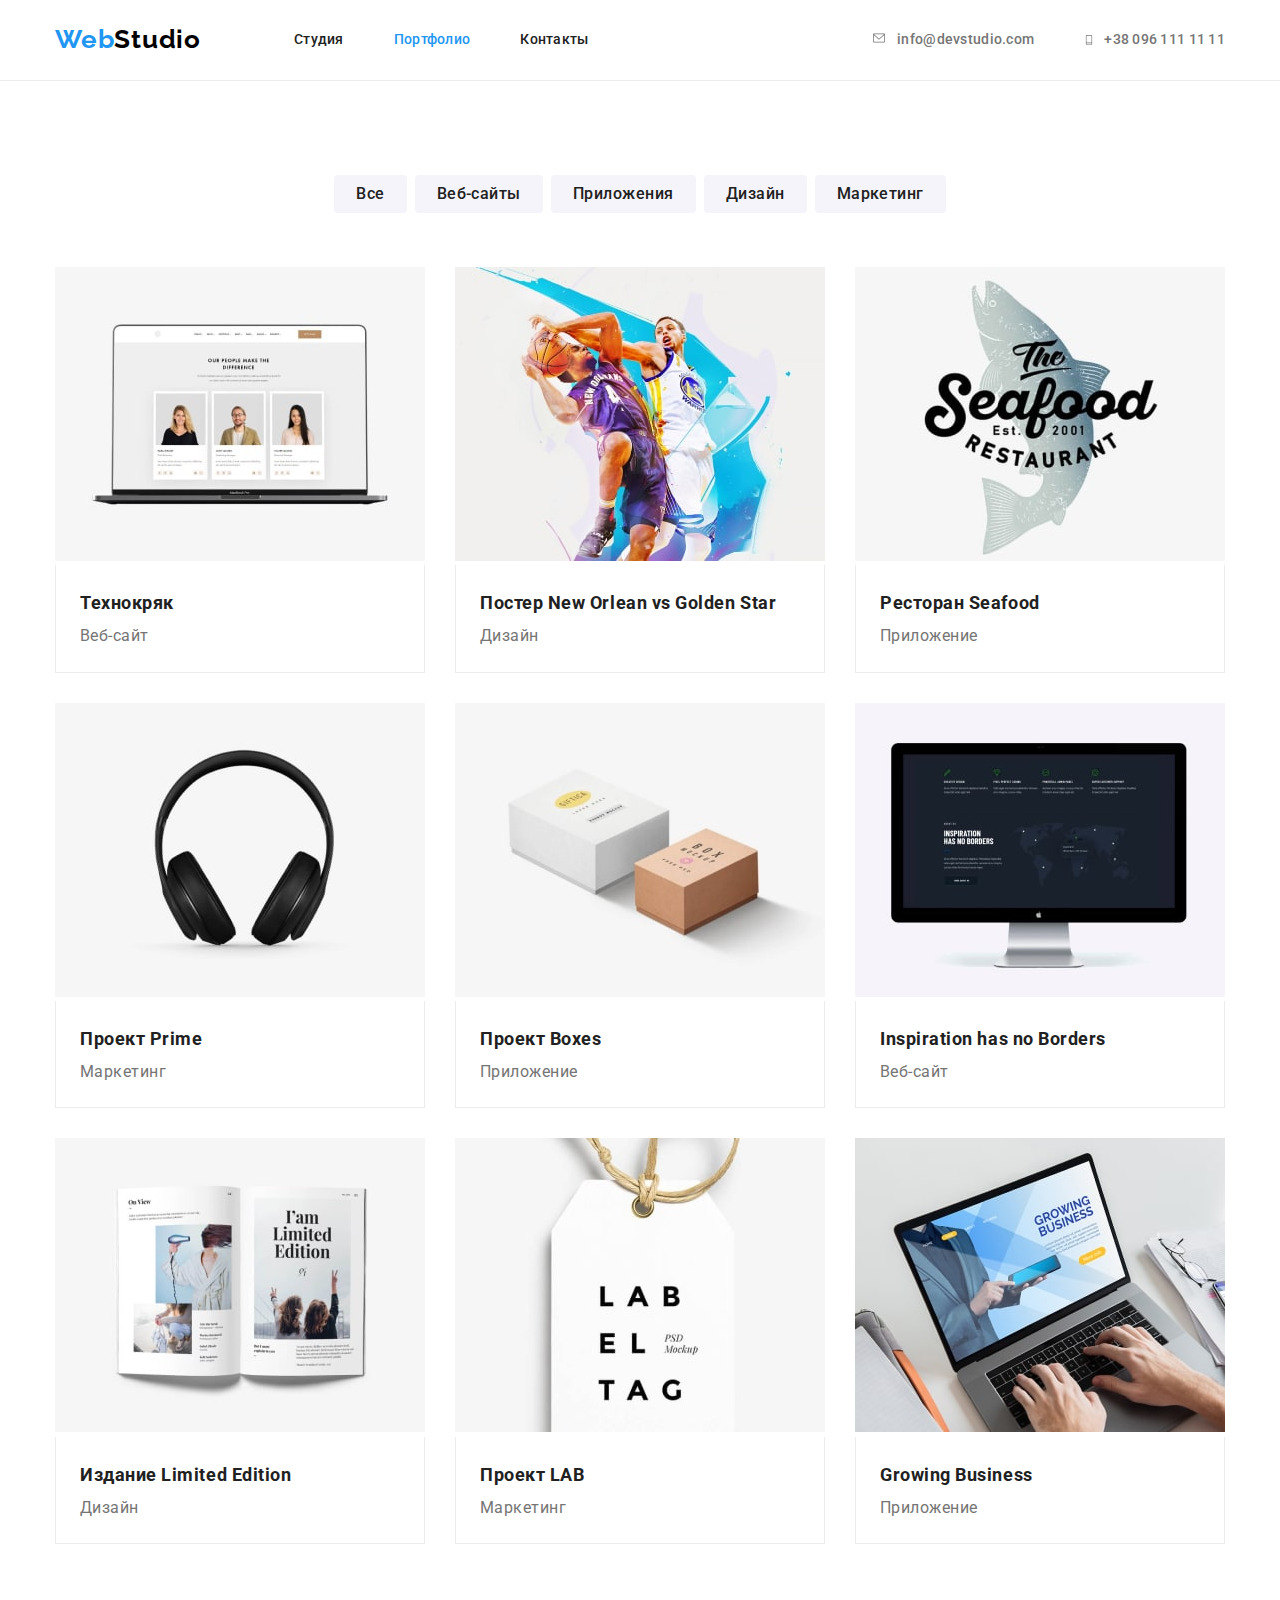
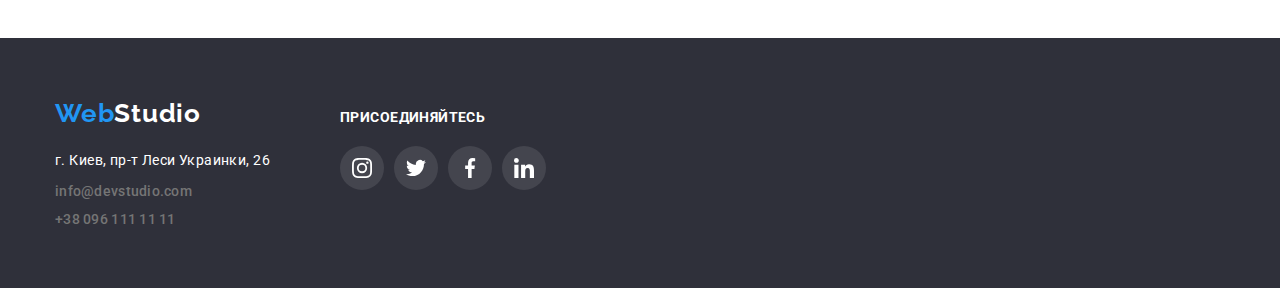
==== commit 0f3c459c: "Update portfolio.html" ====
--- a/portfolio.html
+++ b/portfolio.html
@@ -229,7 +229,8 @@
     </main>
     <!-- Секция footer -->
     <footer class="footer">
-      <div class="container">
+      <div class="footer-container container">
+        <div class="footer-address">
         <a class="logo-footer" href=""
           ><span style="color: #2196f3">Web</span
           ><span style="color: #ffffff">Studio</span></a
@@ -248,7 +249,41 @@
               >
             </li>
           </ul>
+          </div>
         </address>
+      <div class="footer-social" >
+        <p class="footer-subtitle" >присоединяйтесь</p>
+        <ul class="footer-social-list">
+          <li>
+            <a class="social-links-footer" href="">
+              <svg class="social-icon-footer" >
+                <use href="images/icons.svg#icon-instagramwhite" ></use>
+              </svg>
+            </a>
+          </li>
+          <li>
+            <a class="social-links-footer" href="">
+              <svg class="social-icon-footer" >
+                <use href="images/icons.svg#icon-twitterwhite" ></use>
+              </svg>
+            </a>
+          </li>
+          <li>
+            <a class="social-links-footer" href="">
+              <svg class="social-icon-footer" >
+                <use href="images/icons.svg#icon-facebookwhite" ></use>
+              </svg>
+            </a>
+          </li>
+          <li>
+            <a class="social-links-footer" href="">
+              <svg class="social-icon-footer" >
+                <use href="images/icons.svg#icon-linkedinwhite" ></use>
+              </svg>
+            </a>
+          </li>
+        </ul>
+      </div>
       </div>
     </footer>
   </body>
--- a/css/style.css
+++ b/css/style.css
@@ -289,7 +289,6 @@
 
 .summ-position {
   padding-top: 30px;
-  padding-bottom: 30px;
 }
 .list-workers:not(:last-child) {
   margin-right: 30px;
@@ -328,31 +327,37 @@
   display: flex;
   justify-content: center;
   align-items: center;
+
   margin-top: 16px;
   padding-bottom: 30px;
   padding-left: 0;
 }
 .social-icon-team {
-  display: block;
   width: 20px;
   height: 20px;
+  color: #afb1b8;
   fill: currentColor;
 }
 .social > li:not(:last-child) {
   margin-right: 10px;
 }
-
-.social-icon-team:focus,
-.social-icon-team:hover {
+.social-icon-team:hover,
+.social-icon-team:focus {
+  color: var(--white-color);
+}
+.icon-team:focus,
+.icon-team:hover {
   color: var(--white-color);
   background-color: var(--accent-color);
 }
 
 .icon-team {
+  justify-content: center;
+  align-items: center;
+  display: flex;
   width: 44px;
   height: 44px;
   border-radius: 50%;
-  color: #afb1b8;
 }
 
 /* Секция наши клиенты */
@@ -385,19 +390,20 @@
   fill: currentColor;
 }
 .clients-list .icon {
+  display: flex;
   justify-content: center;
   align-items: center;
-
-  width: 170px;
-  height: 90px;
-  color: #afb1b8;
-}
-
-.clients-list .clients-item {
-  display: block;
-  background-size: contain;
   border: 1px solid #afb1b8;
   border-radius: 4px;
+
+  width: 100%;
+  height: 100%;
+  color: #afb1b8;
+}
+
+.clients-list .clients-item {
+  width: 170px;
+  height: 92px;
 }
 .clients-list .clients-item:hover,
 .clients-list .clients-item:focus {
@@ -427,6 +433,7 @@
 }
 .footer-container {
   display: flex;
+  align-items: baseline;
 }
 .address {
   margin-top: 0;
@@ -462,6 +469,7 @@
 .footer-subtitle {
   margin-top: 0;
   margin-bottom: 20px;
+  padding: 0;
 
   font-weight: 700;
   font-size: 14px;
@@ -469,6 +477,33 @@
   letter-spacing: 0.03em;
   text-transform: uppercase;
   color: var(--white-color);
+}
+.footer-social-list {
+  display: flex;
+}
+
+.social-links-footer {
+  justify-content: center;
+  align-items: center;
+  display: flex;
+  width: 44px;
+  height: 44px;
+  border-radius: 50%;
+  background-color: rgba(255, 255, 255, 0.1);
+}
+.social-icon-footer {
+  width: 20px;
+  height: 20px;
+}
+.footer-social-list > li:not(:last-child) {
+  margin-right: 10px;
+}
+.social-links-footer:hover,
+.social-links-footer:focus {
+  background-color: var(--accent-color);
+}
+.footer-social {
+  margin-left: 70px;
 }
 
 /* Основная секция портфолио с работами */
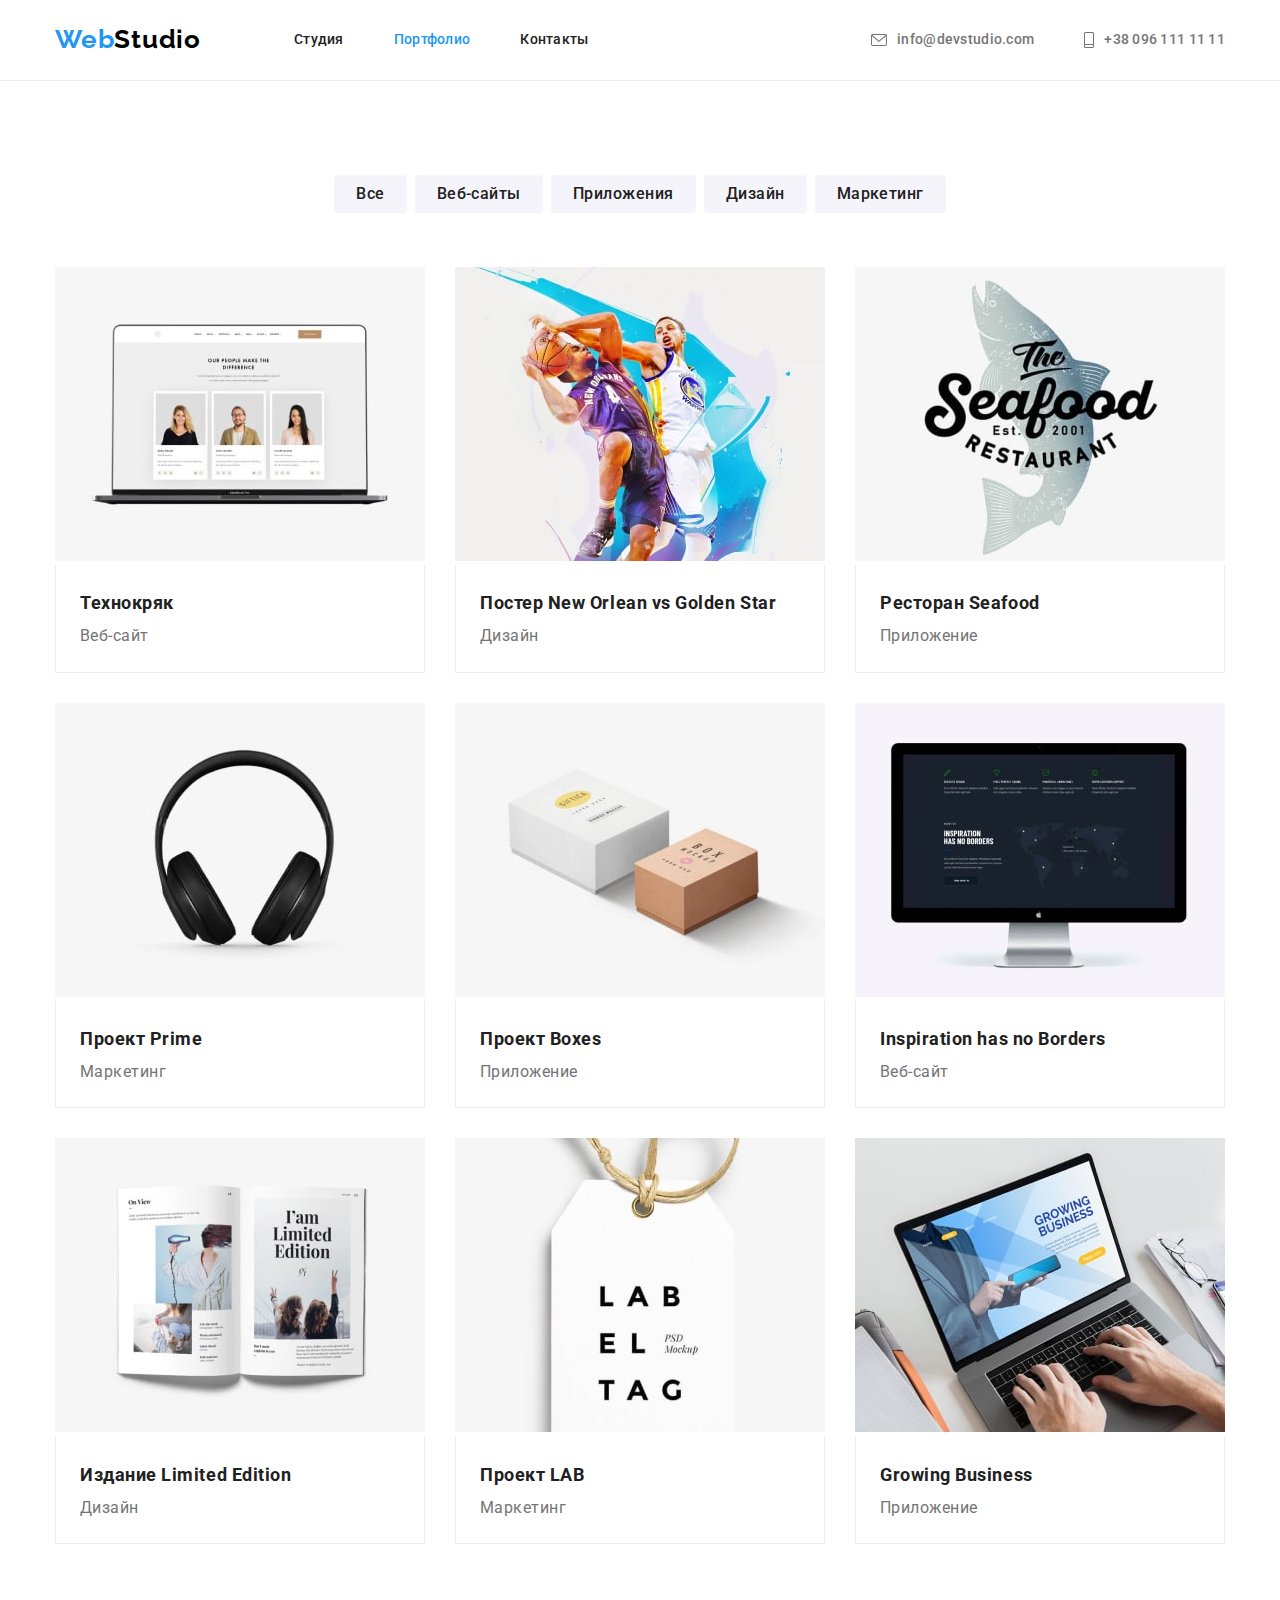
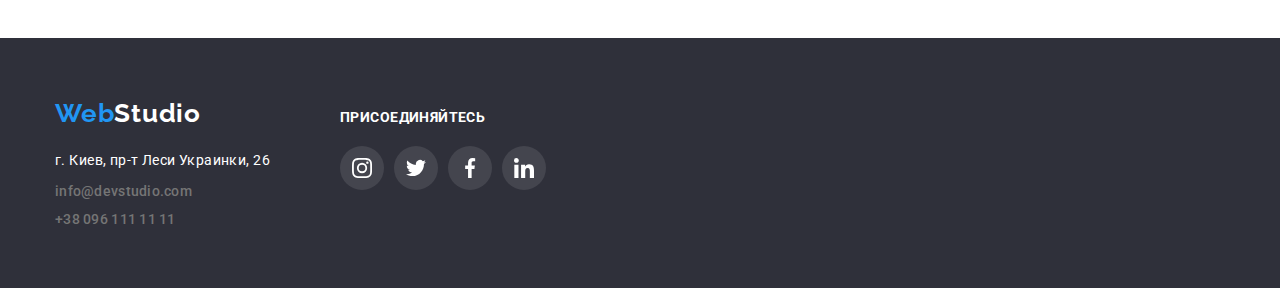
==== commit 9887082b: "fix-mistakes" ====
--- a/portfolio.html
+++ b/portfolio.html
@@ -81,7 +81,7 @@
         </ul>
         <ul class="proj-list">
           <li class="proj-item">
-            <a href="">
+            <a class="project-link" href="">
              
                 <img
                   src="./images/technokryak-min.jpg"
@@ -96,7 +96,7 @@
             </a>
           </li>
           <li class="proj-item">
-           <a href="">
+           <a class="project-link" href="">
              
                 <img
                   src="./images/poster-min.jpg"
@@ -112,7 +112,7 @@
             </a>
           </li>
           <li class="proj-item">
-            <a href="">
+            <a class="project-link" href="">
               
                 <img
                   src="./images/restaurantseafood-min.jpg"
@@ -128,7 +128,7 @@
             </a>
           </li>
           <li class="proj-item">
-           <a href="">
+           <a class="project-link" href="">
               
                 <img
                   src="./images/projectprime-min.jpg"
@@ -144,7 +144,7 @@
            </a>
           </li>
           <li class="proj-item">
-            <a href="">
+            <a class="project-link" href="">
               
                 <img
                   src="./images/projectboxes-min.jpg"
@@ -160,7 +160,7 @@
             </a>
           </li>
           <li class="proj-item">
-            <a href="">
+            <a class="project-link" href="">
               
                 <img
                   src="./images/inspirationproject-min.jpg"
@@ -176,7 +176,7 @@
            </a>
           </li>
           <li class="proj-item">
-            <a href="">
+            <a class="project-link" href="">
               
                 <img
                   src="./images/limitededition-min.jpg"
@@ -192,7 +192,7 @@
             </a>  
           </li>
           <li class="proj-item">
-           <a href="">
+           <a class="project-link" href="">
               
                 <img
                   src="./images/projectlab-min.jpg"
@@ -208,7 +208,7 @@
             </a>
           </li>
           <li class="proj-item">
-            <a href="">
+            <a class="project-link" href="">
               
                 <img
                   src="./images/crowingbusiness-min.jpg"
--- a/css/style.css
+++ b/css/style.css
@@ -114,6 +114,7 @@
   padding-top: 32px;
   padding-bottom: 32px;
   display: flex;
+  align-items: center;
 
   font-size: 14px;
   font-weight: 500;
@@ -133,9 +134,6 @@
 .contacts-link-header:hover,
 .contacts-link-header:focus {
   color: var(--accent-color);
-}
-.main-nav {
-  display: flex;
 }
 
 /* Секция Главная страница */
@@ -283,12 +281,14 @@
 /* Секция Наша команда  */
 .section {
   padding-top: 94px;
+  padding-bottom: 94px;
 
   background: #f5f4fa;
 }
 
 .summ-position {
   padding-top: 30px;
+  padding-bottom: 30px;
 }
 .list-workers:not(:last-child) {
   margin-right: 30px;
@@ -329,26 +329,21 @@
   align-items: center;
 
   margin-top: 16px;
-  padding-bottom: 30px;
   padding-left: 0;
 }
 .social-icon-team {
   width: 20px;
   height: 20px;
   color: #afb1b8;
-  fill: currentColor;
 }
 .social > li:not(:last-child) {
   margin-right: 10px;
 }
-.social-icon-team:hover,
-.social-icon-team:focus {
-  color: var(--white-color);
-}
+
 .icon-team:focus,
 .icon-team:hover {
-  color: var(--white-color);
   background-color: var(--accent-color);
+  fill: var(--white-color);
 }
 
 .icon-team {
@@ -358,6 +353,7 @@
   width: 44px;
   height: 44px;
   border-radius: 50%;
+  fill: currentColor;
 }
 
 /* Секция наши клиенты */
@@ -378,6 +374,7 @@
 .clients-list .icon:hover,
 .clients-list .icon:focus {
   color: var(--accent-color);
+  border-color: var(--accent-color);
 }
 
 .clients-icon1,
@@ -405,11 +402,6 @@
   width: 170px;
   height: 92px;
 }
-.clients-list .clients-item:hover,
-.clients-list .clients-item:focus {
-  border: 1px solid var(--accent-color);
-  border-radius: 4px;
-}
 /* Секция footer  */
 .logo-footer {
   display: block;
@@ -549,6 +541,8 @@
 .btn-menu:focus {
   color: var(--white-color);
   background-color: var(--accent-color);
+  box-shadow: 0px 3px 1px rgba(0, 0, 0, 0.1), 0px 1px 2px rgba(0, 0, 0, 0.08),
+    0px 2px 2px rgba(0, 0, 0, 0.12);
 }
 
 /* Список работ с img */
@@ -609,3 +603,11 @@
   border-bottom: 1px solid#ECECEC;
   border-left: 1px solid#ECECEC;
 }
+.project-link {
+  display: block;
+}
+.project-link:hover,
+.project-link:focus {
+  box-shadow: 0px 1px 1px rgba(0, 0, 0, 0.12), 0px 4px 4px rgba(0, 0, 0, 0.06),
+    1px 4px 6px rgba(0, 0, 0, 0.16);
+}
